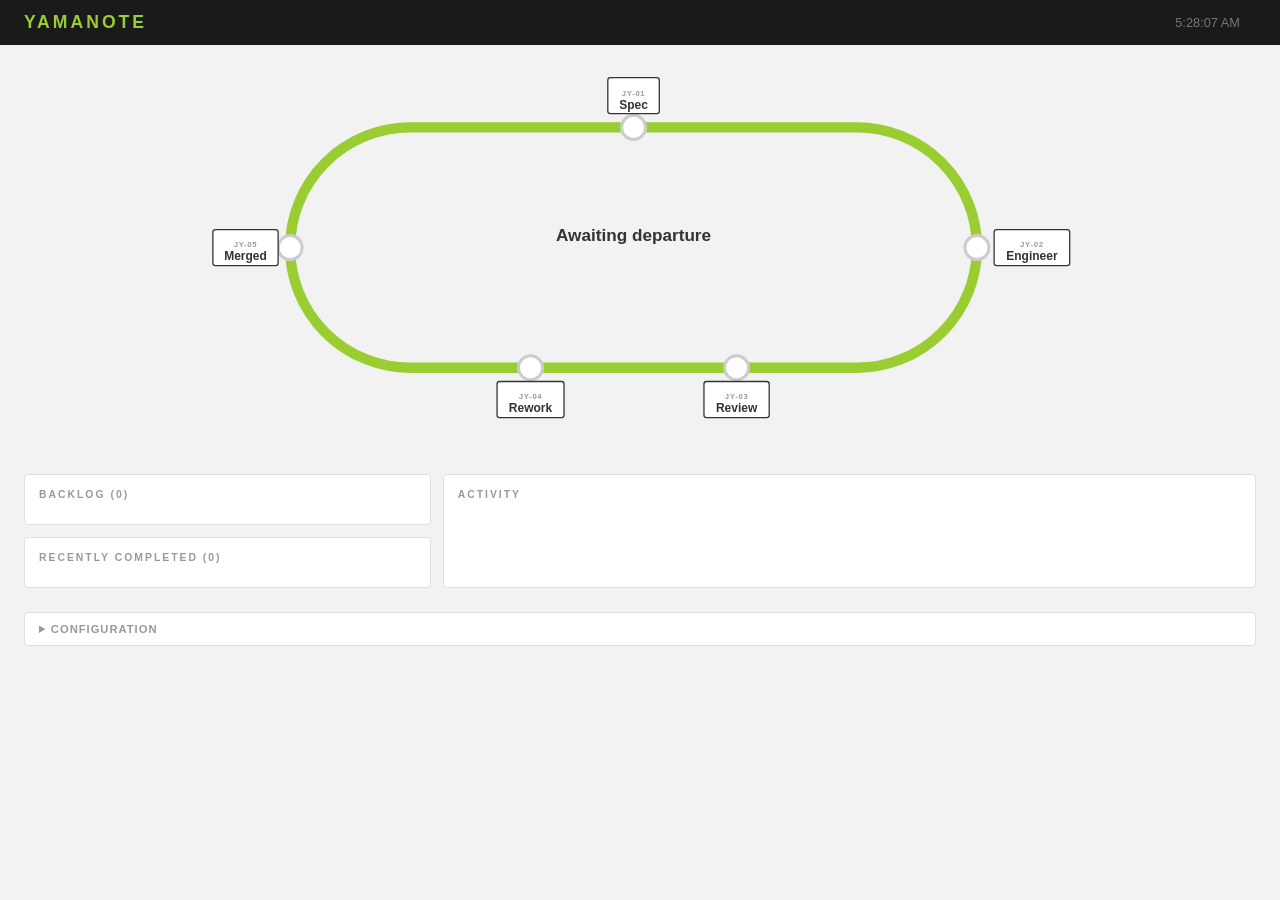
==== dashboard.html @ a55c4558 "Move dashboard screenshot under heading, add SVG favicon Co-Authored-By: Claude Opus 4.6 <noreply@an" ====
<!DOCTYPE html>
<html lang="en">
<head>
<meta charset="UTF-8">
<meta name="viewport" content="width=device-width, initial-scale=1.0">
<title>Yamanote Dashboard</title>
<link rel="icon" type="image/svg+xml" href="data:image/svg+xml,%3Csvg xmlns='http://www.w3.org/2000/svg' viewBox='0 0 32 32'%3E%3Ccircle cx='16' cy='16' r='14' fill='%239acd32' /%3E%3Ccircle cx='16' cy='16' r='8' fill='%23fff' /%3E%3C/svg%3E">
<style>
  * { margin: 0; padding: 0; box-sizing: border-box; }
  body {
    font-family: Helvetica, 'Segoe UI', Arial, sans-serif;
    background: #f2f2f2;
    color: #333;
    min-height: 100vh;
  }

  .header {
    display: flex; justify-content: space-between; align-items: center;
    padding: 12px 24px;
    background: #1a1a1a;
    color: #9acd32;
  }
  .header h1 {
    font-size: 1.1rem; font-weight: 700;
    letter-spacing: 3px; text-transform: uppercase;
  }
  .header-right { display: flex; gap: 16px; font-size: 0.8rem; color: #777; }

  .conn-lost {
    display: none; padding: 8px; text-align: center;
    background: #e81123; color: #fff; font-weight: bold; font-size: 0.85rem;
  }
  .conn-lost.visible { display: block; }

  /* ── Loop Pipeline (SVG scales via viewBox) ── */
  .loop-section {
    padding: 24px 20px 16px;
    display: flex; justify-content: center;
  }
  .loop-svg {
    width: 100%;
    max-width: 880px;
    height: auto;
  }
  .loop-svg text {
    font-family: Helvetica, 'Segoe UI', Arial, sans-serif;
  }
  .dot-active {
    transform-box: fill-box;
    transform-origin: center;
    animation: dotPulse 2s ease-in-out infinite;
  }
  @keyframes dotPulse {
    0%, 100% { transform: scale(1); }
    50% { transform: scale(1.35); }
  }

  /* ── Agent Cards ── */
  .agents-grid {
    display: grid;
    grid-template-columns: repeat(auto-fill, minmax(155px, 1fr));
    gap: 10px; padding: 0 24px 12px;
  }
  .agent-card {
    background: #fff; padding: 10px 12px;
    border: 2px solid #e0e0e0;
    border-radius: 4px;
  }
  .agent-card.running { border-color: #9acd32; }
  .agent-card.cooldown { border-color: #ffb300; }
  .agent-name {
    font-weight: 700; font-size: 0.78rem;
    text-transform: uppercase; letter-spacing: 0.5px; color: #333;
  }
  .agent-badge {
    display: inline-block; font-size: 0.55rem; padding: 1px 5px;
    font-weight: 700; margin-left: 4px;
    text-transform: uppercase; border-radius: 2px;
  }
  .badge-running { background: #9acd32; color: #fff; }
  .badge-idle { background: #eee; color: #999; }
  .badge-cooldown { background: #ffb300; color: #fff; }
  .agent-detail { font-size: 0.7rem; color: #999; margin-top: 2px; }

  /* ── Stats ── */
  .stats-bar {
    display: flex; gap: 20px; padding: 4px 24px 12px;
    font-size: 0.78rem; color: #888; flex-wrap: wrap;
  }
  .stat-item strong { color: #333; }
  .stat-sleep { color: #e81123; font-weight: 700; }

  /* ── Bottom Grid ── */
  .bottom-grid {
    display: grid;
    grid-template-columns: 1fr 2fr;
    gap: 12px; padding: 0 24px 24px;
  }
  @media (max-width: 800px) { .bottom-grid { grid-template-columns: 1fr; } }

  .panel {
    background: #fff; padding: 14px;
    max-height: 400px; overflow-y: auto;
    border: 1px solid #e0e0e0; border-radius: 4px;
  }
  .panel h3 {
    font-size: 0.65rem; color: #999; margin-bottom: 10px;
    text-transform: uppercase; letter-spacing: 2px; font-weight: 700;
  }
  .left-stack { display: flex; flex-direction: column; gap: 12px; }

  .backlog-item { padding: 6px 0; border-bottom: 1px solid #f0f0f0; font-size: 0.78rem; }
  .backlog-item:last-child { border-bottom: none; }
  .backlog-title { color: #333; font-weight: 600; }
  .backlog-meta { color: #bbb; font-size: 0.68rem; }
  .priority-high { color: #e81123; font-weight: 700; }
  .priority-medium { color: #ffb300; }
  .priority-low { color: #9acd32; }

  .completed-item { padding: 6px 0; border-bottom: 1px solid #f0f0f0; font-size: 0.78rem; }
  .completed-item:last-child { border-bottom: none; }
  .completed-title { color: #9acd32; font-weight: 700; }
  .completed-meta { color: #bbb; font-size: 0.68rem; }

  .activity-feed {
    font-family: 'Cascadia Code', 'Fira Code', 'SF Mono', monospace;
    font-size: 0.7rem; line-height: 1.7;
  }
  .activity-line { white-space: pre-wrap; word-break: break-all; }
  .line-departed { color: #2d8a2d; }
  .line-arrived  { color: #888; }
  .line-error    { color: #e81123; }
  .line-terminus { color: #b87a00; font-weight: 700; }
  .line-ops      { color: #888; }
  .line-default  { color: #666; }

  .config-section { padding: 0 24px 24px; }
  details { background: #fff; border: 1px solid #e0e0e0; border-radius: 4px; }
  details summary {
    padding: 10px 14px; cursor: pointer;
    font-size: 0.7rem; color: #999;
    text-transform: uppercase; letter-spacing: 1px; font-weight: 600;
  }
  details summary:hover { color: #333; }
  .config-body {
    padding: 0 14px 14px;
    font-family: 'SF Mono', 'Cascadia Code', monospace;
    font-size: 0.7rem; color: #888; white-space: pre-wrap;
  }

  ::-webkit-scrollbar { width: 5px; }
  ::-webkit-scrollbar-track { background: transparent; }
  ::-webkit-scrollbar-thumb { background: #ddd; border-radius: 3px; }
</style>
</head>
<body>

<div class="header">
  <h1>Yamanote</h1>
  <div class="header-right">
    <span id="clock"></span>
    <span id="uptime"></span>
  </div>
</div>
<div class="conn-lost" id="connBanner">Connection lost — retrying...</div>

<div class="loop-section">
  <svg class="loop-svg" viewBox="-105 -68 1025 420">
    <!-- Glow filter for active train -->
    <defs>
      <filter id="trainGlow" x="-100%" y="-100%" width="300%" height="300%">
        <feGaussianBlur in="SourceGraphic" stdDeviation="3" result="blur"/>
        <feColorMatrix in="blur" type="matrix"
          values="0 0 0 0 0.6  0 0 0 0 0.8  0 0 0 0 0.2  0 0 0 0.6 0" result="green"/>
        <feMerge><feMergeNode in="green"/><feMergeNode in="SourceGraphic"/></feMerge>
      </filter>
    </defs>

    <!-- Track (stadium/pill shape) -->
    <rect x="0" y="0" width="800" height="280" rx="140" ry="140"
          fill="none" stroke="#9acd32" stroke-width="12"/>

    <!-- Invisible centerline path for train positioning -->
    <path id="trackPath"
          d="M 400,0 L 660,0 A 140,140 0 0 1 660,280 L 140,280 A 140,140 0 0 1 140,0 Z"
          fill="none" stroke="none"/>

    <!-- Station dots -->
    <circle id="dot-0" cx="400" cy="0"   r="14" fill="#fff" stroke="#ccc" stroke-width="3.5"/>
    <circle id="dot-1" cx="800" cy="140" r="14" fill="#fff" stroke="#ccc" stroke-width="3.5"/>
    <circle id="dot-2" cx="520" cy="280" r="14" fill="#fff" stroke="#ccc" stroke-width="3.5"/>
    <circle id="dot-3" cx="280" cy="280" r="14" fill="#fff" stroke="#ccc" stroke-width="3.5"/>
    <circle id="dot-4" cx="0"   cy="140" r="14" fill="#fff" stroke="#ccc" stroke-width="3.5"/>

    <!-- Station badges -->
    <!-- JY-01 Spec (above) -->
    <g id="badge-0">
      <rect id="brect-0" x="370" y="-58" width="60" height="42" rx="3"
            fill="#fff" stroke="#333" stroke-width="1.5"/>
      <text x="400" y="-36" text-anchor="middle" font-size="9"
            fill="#999" font-weight="600" letter-spacing="0.8">JY-01</text>
      <text x="400" y="-22" text-anchor="middle" font-size="14"
            fill="#333" font-weight="700">Spec</text>
    </g>
    <!-- JY-02 Engineer (right) -->
    <g id="badge-1">
      <rect id="brect-1" x="820" y="119" width="88" height="42" rx="3"
            fill="#fff" stroke="#333" stroke-width="1.5"/>
      <text x="864" y="139" text-anchor="middle" font-size="9"
            fill="#999" font-weight="600" letter-spacing="0.8">JY-02</text>
      <text x="864" y="155" text-anchor="middle" font-size="14"
            fill="#333" font-weight="700">Engineer</text>
    </g>
    <!-- JY-03 Review (below) -->
    <g id="badge-2">
      <rect id="brect-2" x="482" y="296" width="76" height="42" rx="3"
            fill="#fff" stroke="#333" stroke-width="1.5"/>
      <text x="520" y="316" text-anchor="middle" font-size="9"
            fill="#999" font-weight="600" letter-spacing="0.8">JY-03</text>
      <text x="520" y="332" text-anchor="middle" font-size="14"
            fill="#333" font-weight="700">Review</text>
    </g>
    <!-- JY-04 Rework (below) -->
    <g id="badge-3">
      <rect id="brect-3" x="241" y="296" width="78" height="42" rx="3"
            fill="#fff" stroke="#333" stroke-width="1.5"/>
      <text x="280" y="316" text-anchor="middle" font-size="9"
            fill="#999" font-weight="600" letter-spacing="0.8">JY-04</text>
      <text x="280" y="332" text-anchor="middle" font-size="14"
            fill="#333" font-weight="700">Rework</text>
    </g>
    <!-- JY-05 Merged (left) -->
    <g id="badge-4">
      <rect id="brect-4" x="-90" y="119" width="76" height="42" rx="3"
            fill="#fff" stroke="#333" stroke-width="1.5"/>
      <text x="-52" y="139" text-anchor="middle" font-size="9"
            fill="#999" font-weight="600" letter-spacing="0.8">JY-05</text>
      <text x="-52" y="155" text-anchor="middle" font-size="14"
            fill="#333" font-weight="700">Merged</text>
    </g>

    <!-- Train indicator -->
    <rect id="trainEl" width="22" height="9" rx="2.5"
          fill="#fff" stroke="#333" stroke-width="1.5" visibility="hidden"/>

    <!-- Center text -->
    <text id="specText" x="400" y="132" text-anchor="middle"
          font-size="20" font-weight="700" fill="#333">Awaiting departure</text>
    <text id="specDetail" x="400" y="158" text-anchor="middle"
          font-size="14" fill="#999"></text>
  </svg>
</div>

<div class="agents-grid" id="agentsGrid"></div>
<div class="stats-bar" id="statsBar"></div>

<div class="bottom-grid">
  <div class="left-stack">
    <div class="panel" id="backlogPanel">
      <h3>Backlog (<span id="backlogCount">0</span>)</h3>
      <div id="backlogList"></div>
    </div>
    <div class="panel" id="completedPanel">
      <h3>Recently Completed (<span id="completedCount">0</span>)</h3>
      <div id="completedList"></div>
    </div>
  </div>
  <div class="panel activity-panel" id="activityPanel">
    <h3>Activity</h3>
    <div class="activity-feed" id="activityFeed"></div>
  </div>
</div>

<div class="config-section">
  <details>
    <summary>Configuration</summary>
    <div class="config-body" id="configBody"></div>
  </details>
</div>

<script>
var REFRESH_MS = 10000;

var STATIONS = [
  { code: 'JY-01', name: 'Spec',        key: 'idle',       trainPos: 0 },
  { code: 'JY-02', name: 'Engineer',    key: 'transit',    trainPos: 25 },
  { code: 'JY-03', name: 'Review',      key: 'checkpoint', trainPos: 44 },
  { code: 'JY-04', name: 'Rework',      key: 'reroute',    trainPos: 56 },
  { code: 'JY-05', name: 'Merged',      key: 'terminal',   trainPos: 75 }
];

var STAGE_KEYS = STATIONS.map(function(s) { return s.key; });

var trackPath = null;
var trackLength = 0;
var currentTrainPos = -1;

function fmtDuration(secs) {
  if (secs == null) return '-';
  var s = Math.floor(secs);
  var h = Math.floor(s / 3600);
  var m = Math.floor((s % 3600) / 60);
  var sec = s % 60;
  if (h > 0) return h + 'h ' + m + 'm';
  if (m > 0) return m + 'm ' + sec + 's';
  return sec + 's';
}

function updateClock() {
  document.getElementById('clock').textContent = new Date().toLocaleTimeString();
}

function positionTrain(pct) {
  var train = document.getElementById('trainEl');
  if (!trackPath) {
    trackPath = document.getElementById('trackPath');
    trackLength = trackPath.getTotalLength();
  }
  if (pct < 0) {
    train.setAttribute('visibility', 'hidden');
    train.removeAttribute('filter');
    currentTrainPos = -1;
    return;
  }
  train.setAttribute('visibility', 'visible');
  train.setAttribute('filter', 'url(#trainGlow)');

  // Animate smoothly by stepping
  var targetLen = trackLength * pct / 100;
  var pt = trackPath.getPointAtLength(targetLen);
  var pt2 = trackPath.getPointAtLength(Math.min(targetLen + 2, trackLength));
  var angle = Math.atan2(pt2.y - pt.y, pt2.x - pt.x) * 180 / Math.PI;
  train.setAttribute('transform',
    'translate(' + pt.x + ',' + pt.y + ') rotate(' + angle + ') translate(-11,-4.5)');
  currentTrainPos = pct;
}

function renderPipeline(pipeline) {
  var activeIdx = STAGE_KEYS.indexOf(pipeline.stage);

  for (var i = 0; i < STATIONS.length; i++) {
    var dot = document.getElementById('dot-' + i);
    var brect = document.getElementById('brect-' + i);

    if (activeIdx >= 0 && i === activeIdx) {
      dot.setAttribute('fill', '#ffb300');
      dot.setAttribute('stroke', '#9acd32');
      dot.classList.add('dot-active');
      brect.setAttribute('stroke', '#9acd32');
      brect.setAttribute('stroke-width', '2');
    } else if (activeIdx >= 0 && i < activeIdx) {
      dot.setAttribute('fill', '#fff');
      dot.setAttribute('stroke', '#9acd32');
      dot.classList.remove('dot-active');
      brect.setAttribute('stroke', '#9acd32');
      brect.setAttribute('stroke-width', '1.5');
    } else {
      dot.setAttribute('fill', '#fff');
      dot.setAttribute('stroke', '#ccc');
      dot.classList.remove('dot-active');
      brect.setAttribute('stroke', '#ccc');
      brect.setAttribute('stroke-width', '1.5');
    }
  }

  // Train position
  if (activeIdx > 0) {
    positionTrain(STATIONS[activeIdx].trainPos);
  } else {
    positionTrain(-1);
  }

  // Center text
  var specText = document.getElementById('specText');
  var specDetail = document.getElementById('specDetail');
  if (pipeline.current_spec) {
    specText.textContent = pipeline.current_spec;
    specDetail.textContent = 'Rework ' + pipeline.rework_count + '/' + pipeline.max_rework;
  } else {
    specText.textContent = 'Awaiting departure';
    specDetail.textContent = '';
  }
}

var AGENT_DESC = {
  dispatcher:      'Writes specs from codebase analysis',
  conductor:       'Implements specs on feature branches',
  inspector:       'Reviews diffs and merges work',
  signal:          'Monitors app logs for errors',
  station_manager: 'Resets stuck engineering branches',
  ops:             'Improves orchestrator operations'
};

function modelFamily(model) {
  if (!model) return '';
  var parts = model.split('-');
  return parts.length >= 2 ? parts[1] : model;
}

function renderAgents(agents) {
  var grid = document.getElementById('agentsGrid');
  grid.innerHTML = '';
  for (var name in agents) {
    var info = agents[name];
    var status = info.status || 'idle';
    var card = document.createElement('div');
    card.className = 'agent-card ' + status;

    var details = '';
    if (status === 'running') {
      details = '<div class="agent-detail">PID ' + info.pid + ' \u2014 ' + fmtDuration(info.running_for_seconds) + '</div>';
    } else if (status === 'cooldown') {
      details = '<div class="agent-detail">Retry in ' + fmtDuration(info.cooldown_remaining_seconds) + '</div>';
    } else if (info.next_run_seconds != null) {
      details = '<div class="agent-detail">Next in ' + fmtDuration(info.next_run_seconds) + '</div>';
    } else {
      details = '<div class="agent-detail">Idle</div>';
    }

    var desc = AGENT_DESC[name] || '';

    card.innerHTML =
      '<div class="agent-name">' + name.replace(/_/g, ' ') +
      '<span class="agent-badge badge-' + status + '">' + status + '</span></div>' +
      '<div class="agent-detail">' + desc + '</div>' +
      details;
    grid.appendChild(card);
  }
}

function renderStats(stats) {
  var el = document.getElementById('statsBar');
  var html = '<span class="stat-item">Launches/hr: <strong>' +
    stats.launches_last_hour + '/' + stats.max_launches_per_hour + '</strong></span>';
  if (stats.sleep_mode_active) {
    html += '<span class="stat-sleep">SERVICE SUSPENDED \u2014 ' +
      fmtDuration(stats.sleep_remaining_seconds) + ' remaining</span>';
  }
  el.innerHTML = html;
}

function renderBacklog(backlog) {
  document.getElementById('backlogCount').textContent = backlog.count;
  var list = document.getElementById('backlogList');
  if (!backlog.specs || backlog.specs.length === 0) {
    list.innerHTML = '<div style="color:#ccc;font-size:0.78rem">No specs in backlog</div>';
    return;
  }
  list.innerHTML = backlog.specs.map(function(s) {
    return '<div class="backlog-item">' +
      '<div class="backlog-title">' + (s.title || '(untitled)') + '</div>' +
      '<div class="backlog-meta"><span class="priority-' + (s.priority || 'medium') + '">' +
      (s.priority || 'medium') + '</span> \u00b7 ' + (s.created_by || '?') + '</div></div>';
  }).join('');
}

function renderCompleted(completed) {
  document.getElementById('completedCount').textContent = completed.length;
  var list = document.getElementById('completedList');
  if (!completed || completed.length === 0) {
    list.innerHTML = '<div style="color:#ccc;font-size:0.78rem">No completed work yet</div>';
    return;
  }
  list.innerHTML = completed.map(function(c) {
    return '<div class="completed-item">' +
      '<div class="completed-title">' + (c.title || '(untitled)') + '</div>' +
      '<div class="completed-meta">' + (c.merged_at || '') + '</div></div>';
  }).join('');
}

function classifyLine(line) {
  var l = line.toLowerCase();
  if (l.includes('departed') || l.includes('start ') || l.includes('start\t')) return 'line-departed';
  if (l.includes('arrived') || l.includes('done ') || l.includes('done\t')) return 'line-arrived';
  if (l.includes('error') || l.includes('overdue') || l.includes('timeout') ||
      l.includes('delay') || l.includes('cooldown') || l.includes('derailed') ||
      l.includes('fired') || l.includes('cancelled') || l.includes('abandoned')) return 'line-error';
  if (l.includes('terminus') || l.includes('merged')) return 'line-terminus';
  if (l.includes('ops report') || l.includes('ops restart') || l.includes('meta')) return 'line-ops';
  return 'line-default';
}

function renderActivity(lines) {
  var el = document.getElementById('activityFeed');
  if (!lines || lines.length === 0) {
    el.innerHTML = '<div style="color:#555">No activity yet</div>';
    return;
  }
  el.innerHTML = lines.slice(-80).map(function(line) {
    var cls = classifyLine(line);
    var escaped = line.replace(/&/g,'&amp;').replace(/</g,'&lt;').replace(/>/g,'&gt;');
    return '<div class="activity-line ' + cls + '">' + escaped + '</div>';
  }).join('');
  el.scrollTop = el.scrollHeight;
}

function renderConfig(cfg) {
  document.getElementById('configBody').textContent = JSON.stringify(cfg, null, 2);
}

function renderUptime(secs) {
  document.getElementById('uptime').textContent = 'Uptime: ' + fmtDuration(secs);
}

var failCount = 0;

function refresh() {
  fetch('/api/status')
    .then(function(r) { return r.json(); })
    .then(function(data) {
      failCount = 0;
      document.getElementById('connBanner').classList.remove('visible');
      renderUptime(data.uptime_seconds);
      renderAgents(data.agents || {});
      renderPipeline(data.pipeline || {});
      renderStats(data.stats || {});
      renderBacklog(data.backlog || {});
      renderCompleted(data.completed || []);
      renderActivity(data.activity || []);
      renderConfig(data.config || {});
    })
    .catch(function() {
      failCount++;
      if (failCount >= 2) {
        document.getElementById('connBanner').classList.add('visible');
      }
    });
}

updateClock();
setInterval(updateClock, 1000);
refresh();
setInterval(refresh, REFRESH_MS);
</script>
</body>
</html>
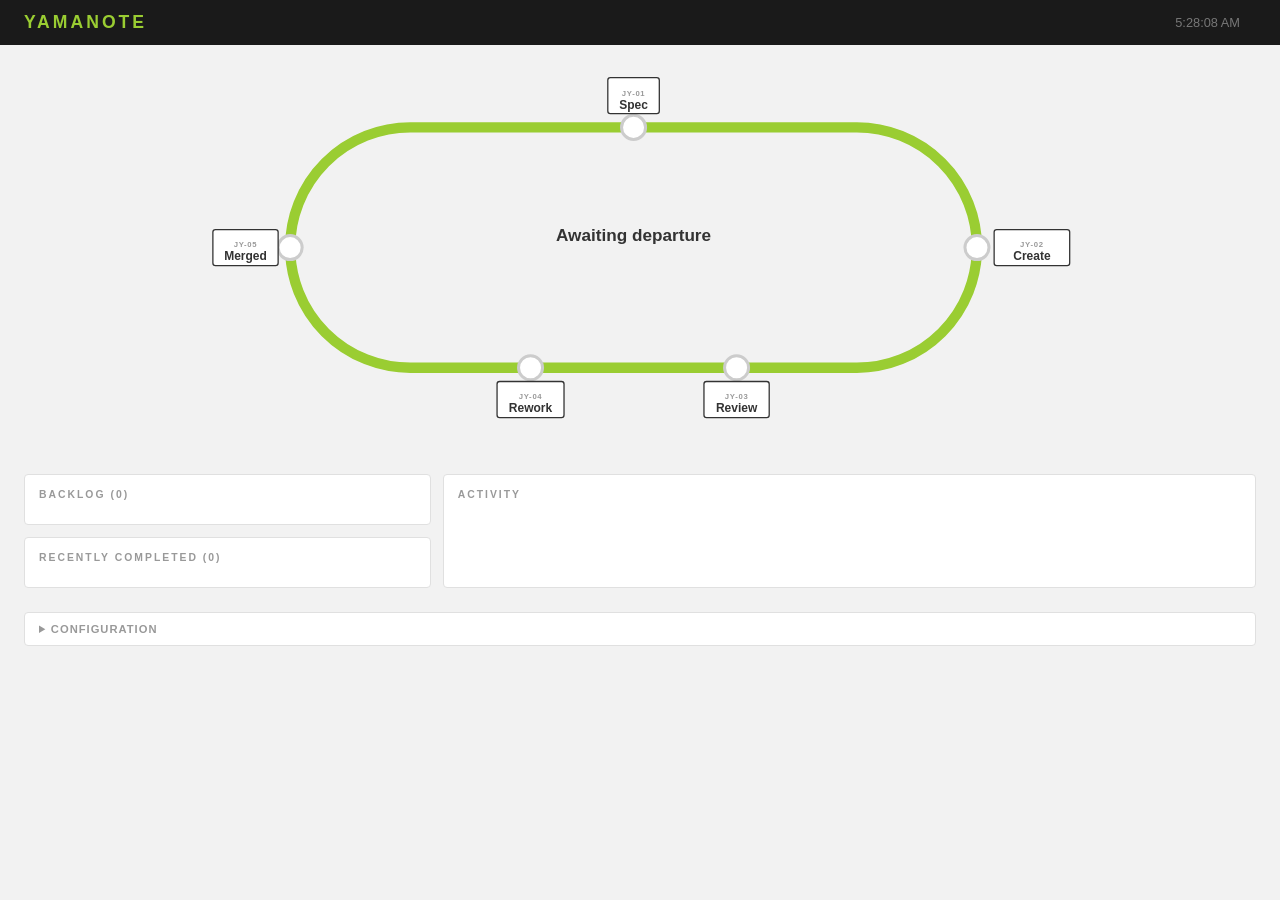
==== commit 9cdd9475: "Rename Engineer stage to Create in dashboard and docs Co-Authored-By: Claude Opus 4.6 <noreply@anthr" ====
--- a/dashboard.html
+++ b/dashboard.html
@@ -209,7 +209,7 @@
       <text x="864" y="139" text-anchor="middle" font-size="9"
             fill="#999" font-weight="600" letter-spacing="0.8">JY-02</text>
       <text x="864" y="155" text-anchor="middle" font-size="14"
-            fill="#333" font-weight="700">Engineer</text>
+            fill="#333" font-weight="700">Create</text>
     </g>
     <!-- JY-03 Review (below) -->
     <g id="badge-2">
@@ -283,7 +283,7 @@
 
 var STATIONS = [
   { code: 'JY-01', name: 'Spec',        key: 'idle',       trainPos: 0 },
-  { code: 'JY-02', name: 'Engineer',    key: 'transit',    trainPos: 25 },
+  { code: 'JY-02', name: 'Create',      key: 'transit',    trainPos: 25 },
   { code: 'JY-03', name: 'Review',      key: 'checkpoint', trainPos: 44 },
   { code: 'JY-04', name: 'Rework',      key: 'reroute',    trainPos: 56 },
   { code: 'JY-05', name: 'Merged',      key: 'terminal',   trainPos: 75 }
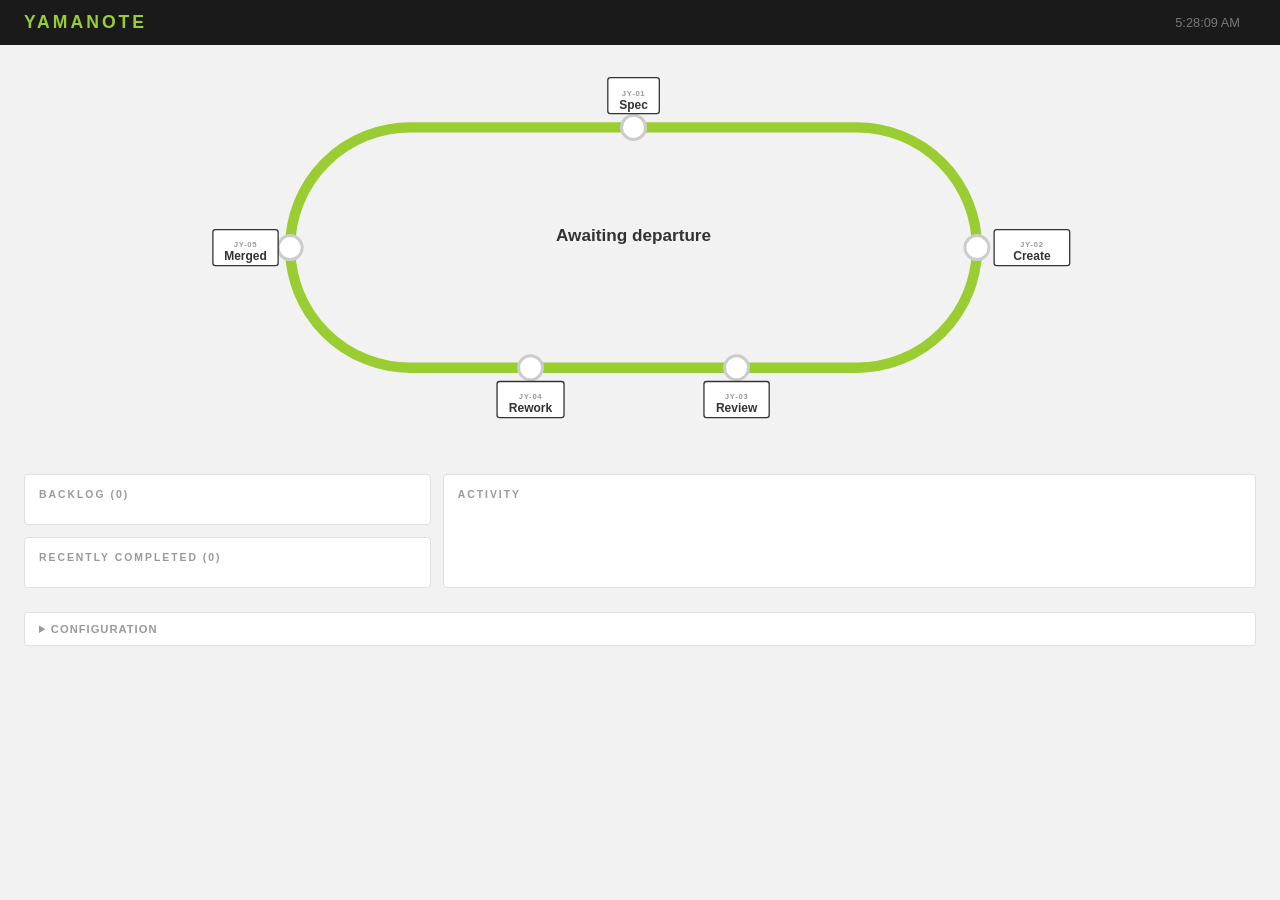
==== commit a5ca097d: "Auto-discover project log files and add backlog spec tooltips - Signal and Dispatcher no longer hard" ====
--- a/dashboard.html
+++ b/dashboard.html
@@ -121,6 +121,19 @@
   .completed-item:last-child { border-bottom: none; }
   .completed-title { color: #9acd32; font-weight: 700; }
   .completed-meta { color: #bbb; font-size: 0.68rem; }
+
+  /* Spec tooltip */
+  .has-tooltip { position: relative; cursor: pointer; }
+  .spec-tooltip {
+    display: none; position: absolute; z-index: 100;
+    left: 0; top: 100%; margin-top: 4px;
+    width: 340px; max-height: 260px; overflow-y: auto;
+    background: #1a1a1a; color: #ccc; border: 1px solid #444; border-radius: 4px;
+    padding: 10px 12px; font-size: 0.72rem; line-height: 1.5;
+    white-space: pre-wrap; word-break: break-word;
+    box-shadow: 0 4px 16px rgba(0,0,0,0.3);
+  }
+  .has-tooltip:hover .spec-tooltip { display: block; }
 
   .activity-feed {
     font-family: 'Cascadia Code', 'Fira Code', 'SF Mono', monospace;
@@ -447,10 +460,13 @@
     return;
   }
   list.innerHTML = backlog.specs.map(function(s) {
-    return '<div class="backlog-item">' +
+    var desc = (s.description || '').replace(/&/g,'&amp;').replace(/</g,'&lt;').replace(/>/g,'&gt;');
+    var tooltip = desc ? '<div class="spec-tooltip">' + desc + '</div>' : '';
+    return '<div class="backlog-item' + (desc ? ' has-tooltip' : '') + '">' +
       '<div class="backlog-title">' + (s.title || '(untitled)') + '</div>' +
       '<div class="backlog-meta"><span class="priority-' + (s.priority || 'medium') + '">' +
-      (s.priority || 'medium') + '</span> \u00b7 ' + (s.created_by || '?') + '</div></div>';
+      (s.priority || 'medium') + '</span> \u00b7 ' + (s.created_by || '?') + '</div>' +
+      tooltip + '</div>';
   }).join('');
 }
 
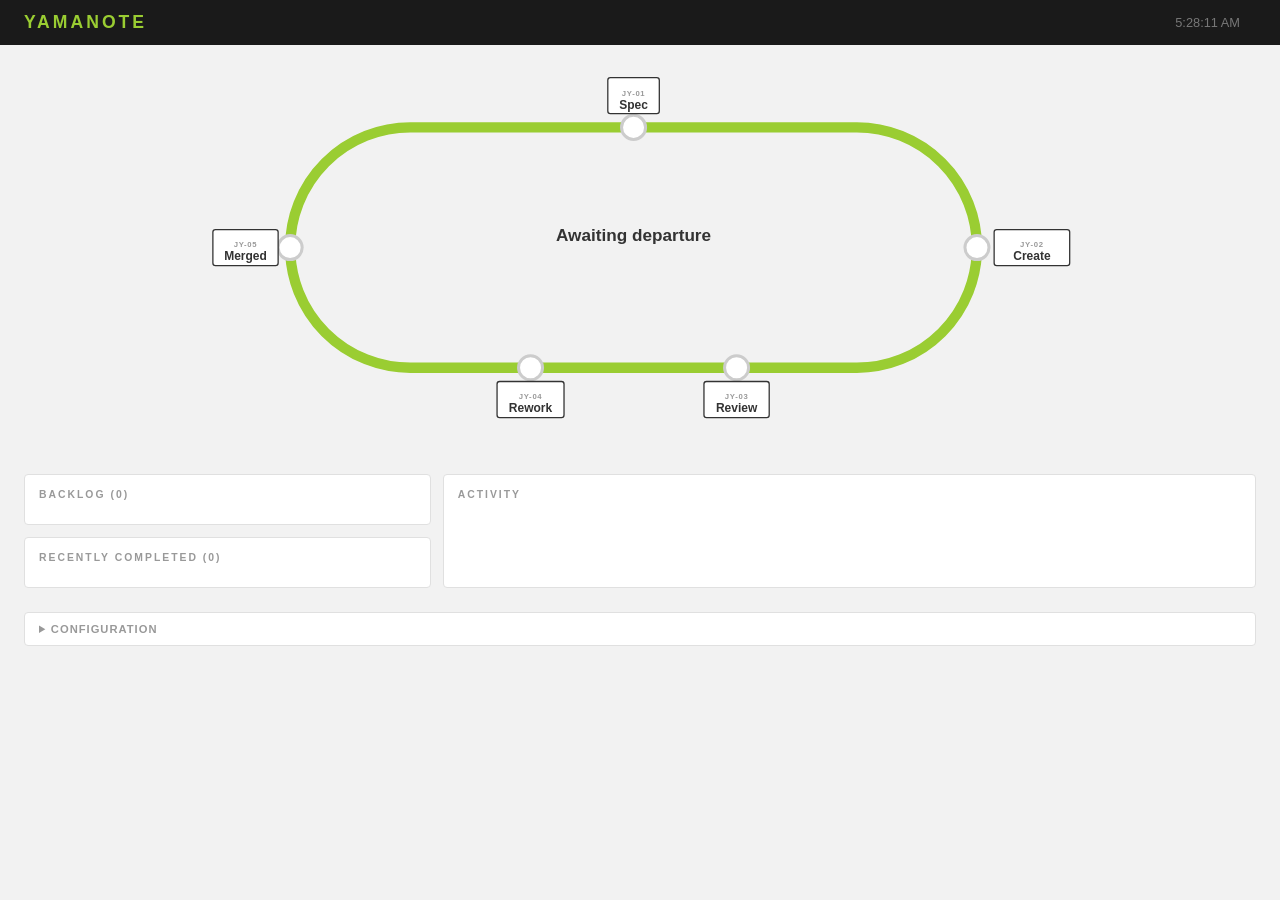
==== commit 0e07df4a: "Add multi-train support with regular/express pipelines Support multiple concurrent trains with diffe" ====
--- a/dashboard.html
+++ b/dashboard.html
@@ -57,9 +57,13 @@
 
   /* ── Agent Cards ── */
   .agents-grid {
-    display: grid;
-    grid-template-columns: repeat(auto-fill, minmax(155px, 1fr));
+    display: flex; flex-wrap: wrap; justify-content: center;
     gap: 10px; padding: 0 24px 12px;
+  }
+  .agents-grid .agent-card { min-width: 155px; }
+  .train-groups-row {
+    display: flex; flex-wrap: wrap; justify-content: center;
+    gap: 10px; width: 100%; padding-top: 2px;
   }
   .agent-card {
     background: #fff; padding: 10px 12px;
@@ -68,6 +72,41 @@
   }
   .agent-card.running { border-color: #9acd32; }
   .agent-card.cooldown { border-color: #ffb300; }
+
+  /* ── Train group cards ── */
+  .train-group { min-width: 155px; }
+  .train-group {
+    background: #fff; padding: 0;
+    border: 2px solid #e0e0e0;
+    border-radius: 4px;
+  }
+  .train-group.has-running { border-color: #9acd32; }
+  .train-group.type-express { border-left: 3px solid #ffb300; }
+  .train-group.type-regular { border-left: 3px solid #9acd32; }
+  .train-group-header {
+    display: flex; align-items: center; gap: 8px;
+    padding: 10px 12px; cursor: pointer; user-select: none;
+  }
+  .train-group-header:hover { background: #fafafa; }
+  .train-group-arrow {
+    font-size: 0.65rem; color: #999; transition: transform 0.15s;
+    flex-shrink: 0;
+  }
+  .train-group.open .train-group-arrow { transform: rotate(90deg); }
+  .train-group-summary { flex: 1; display: flex; align-items: center; gap: 8px; flex-wrap: wrap; }
+  .train-group-detail {
+    display: none; border-top: 1px solid #f0f0f0;
+    padding: 0;
+  }
+  .train-group.open .train-group-detail { display: block; }
+  .train-detail-row {
+    padding: 8px 12px 8px 28px;
+    border-bottom: 1px solid #f5f5f5;
+    font-size: 0.72rem; color: #666;
+  }
+  .train-detail-row:last-child { border-bottom: none; }
+  .train-detail-id { font-weight: 600; color: #333; }
+  .train-detail-spec { color: #999; margin-left: 8px; }
   .agent-name {
     font-weight: 700; font-size: 0.78rem;
     text-transform: uppercase; letter-spacing: 0.5px; color: #333;
@@ -116,6 +155,13 @@
   .priority-high { color: #e81123; font-weight: 700; }
   .priority-medium { color: #ffb300; }
   .priority-low { color: #9acd32; }
+  .complexity-badge {
+    display: inline-block; font-size: 0.55rem; padding: 1px 4px;
+    font-weight: 700; text-transform: uppercase; border-radius: 2px;
+    margin-left: 4px;
+  }
+  .complexity-high { background: #e0e0ff; color: #5555cc; }
+  .complexity-low { background: #fff3e0; color: #cc8800; }
 
   .completed-item { padding: 6px 0; border-bottom: 1px solid #f0f0f0; font-size: 0.78rem; }
   .completed-item:last-child { border-bottom: none; }
@@ -179,13 +225,19 @@
 
 <div class="loop-section">
   <svg class="loop-svg" viewBox="-105 -68 1025 420">
-    <!-- Glow filter for active train -->
+    <!-- Glow filters for train types -->
     <defs>
-      <filter id="trainGlow" x="-100%" y="-100%" width="300%" height="300%">
+      <filter id="trainGlow-regular" x="-100%" y="-100%" width="300%" height="300%">
         <feGaussianBlur in="SourceGraphic" stdDeviation="3" result="blur"/>
         <feColorMatrix in="blur" type="matrix"
           values="0 0 0 0 0.6  0 0 0 0 0.8  0 0 0 0 0.2  0 0 0 0.6 0" result="green"/>
         <feMerge><feMergeNode in="green"/><feMergeNode in="SourceGraphic"/></feMerge>
+      </filter>
+      <filter id="trainGlow-express" x="-100%" y="-100%" width="300%" height="300%">
+        <feGaussianBlur in="SourceGraphic" stdDeviation="3" result="blur"/>
+        <feColorMatrix in="blur" type="matrix"
+          values="0 0 0 0 1.0  0 0 0 0 0.7  0 0 0 0 0.0  0 0 0 0.6 0" result="amber"/>
+        <feMerge><feMergeNode in="amber"/><feMergeNode in="SourceGraphic"/></feMerge>
       </filter>
     </defs>
 
@@ -252,9 +304,8 @@
             fill="#333" font-weight="700">Merged</text>
     </g>
 
-    <!-- Train indicator -->
-    <rect id="trainEl" width="22" height="9" rx="2.5"
-          fill="#fff" stroke="#333" stroke-width="1.5" visibility="hidden"/>
+    <!-- Train indicators (created dynamically) -->
+    <g id="trainGroup"></g>
 
     <!-- Center text -->
     <text id="specText" x="400" y="132" text-anchor="middle"
@@ -303,10 +354,11 @@
 ];
 
 var STAGE_KEYS = STATIONS.map(function(s) { return s.key; });
+var TRAIN_COLORS = { regular: '#9acd32', express: '#ffb300' };
 
 var trackPath = null;
 var trackLength = 0;
-var currentTrainPos = -1;
+var trainElements = {};  // train_id -> SVG rect element
 
 function fmtDuration(secs) {
   if (secs == null) return '-';
@@ -323,45 +375,112 @@
   document.getElementById('clock').textContent = new Date().toLocaleTimeString();
 }
 
-function positionTrain(pct) {
-  var train = document.getElementById('trainEl');
+function trainLabel(trainId, trainType) {
+  // "regular-0" -> "R-0", "express-1" -> "E-1"
+  var prefix = trainType === 'express' ? 'E' : 'R';
+  var idx = trainId.replace(/^[^-]+-/, '');
+  return prefix + '-' + idx;
+}
+
+function ensureTrainEl(trainId, trainType) {
+  if (trainElements[trainId]) return trainElements[trainId];
+  var ns = 'http://www.w3.org/2000/svg';
+  var g = document.createElementNS(ns, 'g');
+  g.setAttribute('visibility', 'hidden');
+
+  var rect = document.createElementNS(ns, 'rect');
+  rect.setAttribute('width', '30');
+  rect.setAttribute('height', '14');
+  rect.setAttribute('rx', '3');
+  rect.setAttribute('fill', TRAIN_COLORS[trainType] || '#fff');
+  rect.setAttribute('stroke', '#333');
+  rect.setAttribute('stroke-width', '1.5');
+  g.appendChild(rect);
+
+  var text = document.createElementNS(ns, 'text');
+  text.setAttribute('x', '15');
+  text.setAttribute('y', '11');
+  text.setAttribute('text-anchor', 'middle');
+  text.setAttribute('font-size', '9');
+  text.setAttribute('font-weight', '700');
+  text.setAttribute('fill', '#fff');
+  text.textContent = trainLabel(trainId, trainType);
+  g.appendChild(text);
+
+  document.getElementById('trainGroup').appendChild(g);
+  trainElements[trainId] = g;
+  return g;
+}
+
+function positionTrainEl(el, pct, trainType) {
   if (!trackPath) {
     trackPath = document.getElementById('trackPath');
     trackLength = trackPath.getTotalLength();
   }
   if (pct < 0) {
-    train.setAttribute('visibility', 'hidden');
-    train.removeAttribute('filter');
-    currentTrainPos = -1;
+    el.setAttribute('visibility', 'hidden');
+    el.removeAttribute('filter');
     return;
   }
-  train.setAttribute('visibility', 'visible');
-  train.setAttribute('filter', 'url(#trainGlow)');
-
-  // Animate smoothly by stepping
+  el.setAttribute('visibility', 'visible');
+  el.setAttribute('filter', 'url(#trainGlow-' + trainType + ')');
+
   var targetLen = trackLength * pct / 100;
   var pt = trackPath.getPointAtLength(targetLen);
   var pt2 = trackPath.getPointAtLength(Math.min(targetLen + 2, trackLength));
   var angle = Math.atan2(pt2.y - pt.y, pt2.x - pt.x) * 180 / Math.PI;
-  train.setAttribute('transform',
-    'translate(' + pt.x + ',' + pt.y + ') rotate(' + angle + ') translate(-11,-4.5)');
-  currentTrainPos = pct;
-}
-
-function renderPipeline(pipeline) {
-  var activeIdx = STAGE_KEYS.indexOf(pipeline.stage);
-
+  el.setAttribute('transform',
+    'translate(' + pt.x + ',' + pt.y + ') rotate(' + angle + ') translate(-15,-7)');
+}
+
+function renderTrains(trains) {
+  // Find the most-advanced active stage across all trains for station highlighting
+  var maxIdx = -1;
+  var activeTrainIds = {};
+
+  if (!trains || trains.length === 0) trains = [];
+
+  trains.forEach(function(t, idx) {
+    var el = ensureTrainEl(t.train_id, t.train_type);
+    var stageIdx = STAGE_KEYS.indexOf(t.stage);
+    activeTrainIds[t.train_id] = true;
+
+    if (stageIdx > 0) {
+      // Offset multiple trains slightly so they don't overlap
+      var offset = idx * 3;
+      positionTrainEl(el, STATIONS[stageIdx].trainPos + offset, t.train_type);
+    } else {
+      positionTrainEl(el, -1, t.train_type);
+    }
+
+    if (stageIdx > maxIdx) maxIdx = stageIdx;
+  });
+
+  // Hide train elements for trains that no longer exist
+  for (var id in trainElements) {
+    if (!activeTrainIds[id]) {
+      trainElements[id].setAttribute('visibility', 'hidden');
+    }
+  }
+
+  // Station dot highlighting (based on most advanced train)
   for (var i = 0; i < STATIONS.length; i++) {
     var dot = document.getElementById('dot-' + i);
     var brect = document.getElementById('brect-' + i);
 
-    if (activeIdx >= 0 && i === activeIdx) {
+    // Check if any train is at this station
+    var trainAtStation = false;
+    trains.forEach(function(t) {
+      if (STAGE_KEYS.indexOf(t.stage) === i) trainAtStation = true;
+    });
+
+    if (trainAtStation) {
       dot.setAttribute('fill', '#ffb300');
       dot.setAttribute('stroke', '#9acd32');
       dot.classList.add('dot-active');
       brect.setAttribute('stroke', '#9acd32');
       brect.setAttribute('stroke-width', '2');
-    } else if (activeIdx >= 0 && i < activeIdx) {
+    } else if (maxIdx >= 0 && i < maxIdx) {
       dot.setAttribute('fill', '#fff');
       dot.setAttribute('stroke', '#9acd32');
       dot.classList.remove('dot-active');
@@ -376,19 +495,17 @@
     }
   }
 
-  // Train position
-  if (activeIdx > 0) {
-    positionTrain(STATIONS[activeIdx].trainPos);
-  } else {
-    positionTrain(-1);
-  }
-
-  // Center text
+  // Center text — show first active train's spec, or summary
   var specText = document.getElementById('specText');
   var specDetail = document.getElementById('specDetail');
-  if (pipeline.current_spec) {
-    specText.textContent = pipeline.current_spec;
-    specDetail.textContent = 'Rework ' + pipeline.rework_count + '/' + pipeline.max_rework;
+  var activeTrains = trains.filter(function(t) { return t.stage !== 'idle'; });
+  if (activeTrains.length === 1) {
+    var t = activeTrains[0];
+    specText.textContent = t.current_spec || t.train_id;
+    specDetail.textContent = t.train_id + ' \u2014 Rework ' + t.rework_count + '/' + t.max_rework;
+  } else if (activeTrains.length > 1) {
+    specText.textContent = activeTrains.length + ' trains active';
+    specDetail.textContent = activeTrains.map(function(t) { return t.train_id; }).join(', ');
   } else {
     specText.textContent = 'Awaiting departure';
     specDetail.textContent = '';
@@ -397,8 +514,6 @@
 
 var AGENT_DESC = {
   dispatcher:      'Writes specs from codebase analysis',
-  conductor:       'Implements specs on feature branches',
-  inspector:       'Reviews diffs and merges work',
   signal:          'Monitors app logs for errors',
   station_manager: 'Resets stuck engineering branches',
   ops:             'Improves orchestrator operations'
@@ -410,9 +525,14 @@
   return parts.length >= 2 ? parts[1] : model;
 }
 
-function renderAgents(agents) {
+// Preserve open/closed state across refreshes
+var trainGroupOpen = {};
+
+function renderAgents(agents, trains) {
   var grid = document.getElementById('agentsGrid');
   grid.innerHTML = '';
+
+  // Global agent cards first
   for (var name in agents) {
     var info = agents[name];
     var status = info.status || 'idle';
@@ -439,6 +559,94 @@
       details;
     grid.appendChild(card);
   }
+
+  // Train group cards after global agents (on a new row)
+  if (trains && trains.length > 0) {
+    var row = document.createElement('div');
+    row.className = 'train-groups-row';
+    var groups = {};
+    trains.forEach(function(t) {
+      if (!groups[t.train_type]) groups[t.train_type] = [];
+      groups[t.train_type].push(t);
+    });
+
+    var typeOrder = ['regular', 'express'];
+    typeOrder.forEach(function(type) {
+      var group = groups[type];
+      if (!group) return;
+
+      var typeLabel = type === 'express' ? 'Express' : 'Regular';
+      var typeColor = type === 'express' ? '#ffb300' : '#9acd32';
+
+      var running = 0, cooldown = 0, active = 0;
+      group.forEach(function(t) {
+        var cs = (t.conductor && t.conductor.status) || 'idle';
+        var is = (t.inspector && t.inspector.status) || 'idle';
+        if (cs === 'running' || is === 'running') running++;
+        if (cs === 'cooldown' || is === 'cooldown') cooldown++;
+        if (t.stage !== 'idle') active++;
+      });
+
+      var summaryParts = [];
+      summaryParts.push(group.length + (group.length === 1 ? ' train' : ' trains'));
+      if (running > 0) summaryParts.push(running + ' running');
+      else if (cooldown > 0) summaryParts.push(cooldown + ' cooldown');
+      else summaryParts.push('all idle');
+      if (active > 0) summaryParts.push(active + ' with spec');
+
+      var hasRunning = running > 0;
+      var isOpen = trainGroupOpen[type] || false;
+
+      var tcard = document.createElement('div');
+      tcard.className = 'train-group type-' + type + (hasRunning ? ' has-running' : '') + (isOpen ? ' open' : '');
+
+      var headerHtml =
+        '<div class="train-group-header">' +
+          '<span class="train-group-arrow">\u25B6</span>' +
+          '<div class="train-group-summary">' +
+            '<span class="agent-name">' + typeLabel +
+              '<span class="agent-badge" style="background:' + typeColor + ';color:#fff">' + summaryParts[0].toUpperCase() + '</span>' +
+            '</span>' +
+            '<span class="agent-detail" style="margin:0">' + summaryParts.slice(1).join(' \u00b7 ') + '</span>' +
+          '</div>' +
+        '</div>';
+
+      var detailHtml = '<div class="train-group-detail">';
+      group.forEach(function(t) {
+        var cs = (t.conductor && t.conductor.status) || 'idle';
+        var is = (t.inspector && t.inspector.status) || 'idle';
+        var specLabel = t.current_spec || '';
+        var parts = [t.train_id];
+        if (specLabel) parts.push(specLabel);
+
+        var statusParts = [];
+        statusParts.push('C: <span class="agent-badge badge-' + cs + '">' + cs + '</span>' +
+          (cs === 'running' && t.conductor ? ' ' + fmtDuration(t.conductor.running_for_seconds) : ''));
+        statusParts.push('I:<span class="agent-badge badge-' + is + '">' + is + '</span>' +
+          (is === 'running' && t.inspector ? ' ' + fmtDuration(t.inspector.running_for_seconds) : ''));
+
+        detailHtml +=
+          '<div class="train-detail-row" style="display:flex;justify-content:space-between;align-items:center">' +
+            '<span class="train-detail-id">' + parts.join(' ') + '</span>' +
+            '<span style="white-space:nowrap">' + statusParts.join(' &nbsp;') + '</span>' +
+          '</div>';
+      });
+      detailHtml += '</div>';
+
+      tcard.innerHTML = headerHtml + detailHtml;
+
+      tcard.querySelector('.train-group-header').addEventListener('click', (function(tp, el) {
+        return function() {
+          trainGroupOpen[tp] = !trainGroupOpen[tp];
+          el.classList.toggle('open');
+        };
+      })(type, tcard));
+
+      row.appendChild(tcard);
+    });
+
+    grid.appendChild(row);
+  }
 }
 
 function renderStats(stats) {
@@ -462,10 +670,12 @@
   list.innerHTML = backlog.specs.map(function(s) {
     var desc = (s.description || '').replace(/&/g,'&amp;').replace(/</g,'&lt;').replace(/>/g,'&gt;');
     var tooltip = desc ? '<div class="spec-tooltip">' + desc + '</div>' : '';
+    var complexity = s.complexity || 'high';
+    var complexityBadge = '<span class="complexity-badge complexity-' + complexity + '">' + complexity + '</span>';
     return '<div class="backlog-item' + (desc ? ' has-tooltip' : '') + '">' +
       '<div class="backlog-title">' + (s.title || '(untitled)') + '</div>' +
       '<div class="backlog-meta"><span class="priority-' + (s.priority || 'medium') + '">' +
-      (s.priority || 'medium') + '</span> \u00b7 ' + (s.created_by || '?') + '</div>' +
+      (s.priority || 'medium') + '</span>' + complexityBadge + ' \u00b7 ' + (s.created_by || '?') + '</div>' +
       tooltip + '</div>';
   }).join('');
 }
@@ -527,8 +737,8 @@
       failCount = 0;
       document.getElementById('connBanner').classList.remove('visible');
       renderUptime(data.uptime_seconds);
-      renderAgents(data.agents || {});
-      renderPipeline(data.pipeline || {});
+      renderAgents(data.agents || {}, data.trains || []);
+      renderTrains(data.trains || []);
       renderStats(data.stats || {});
       renderBacklog(data.backlog || {});
       renderCompleted(data.completed || []);
